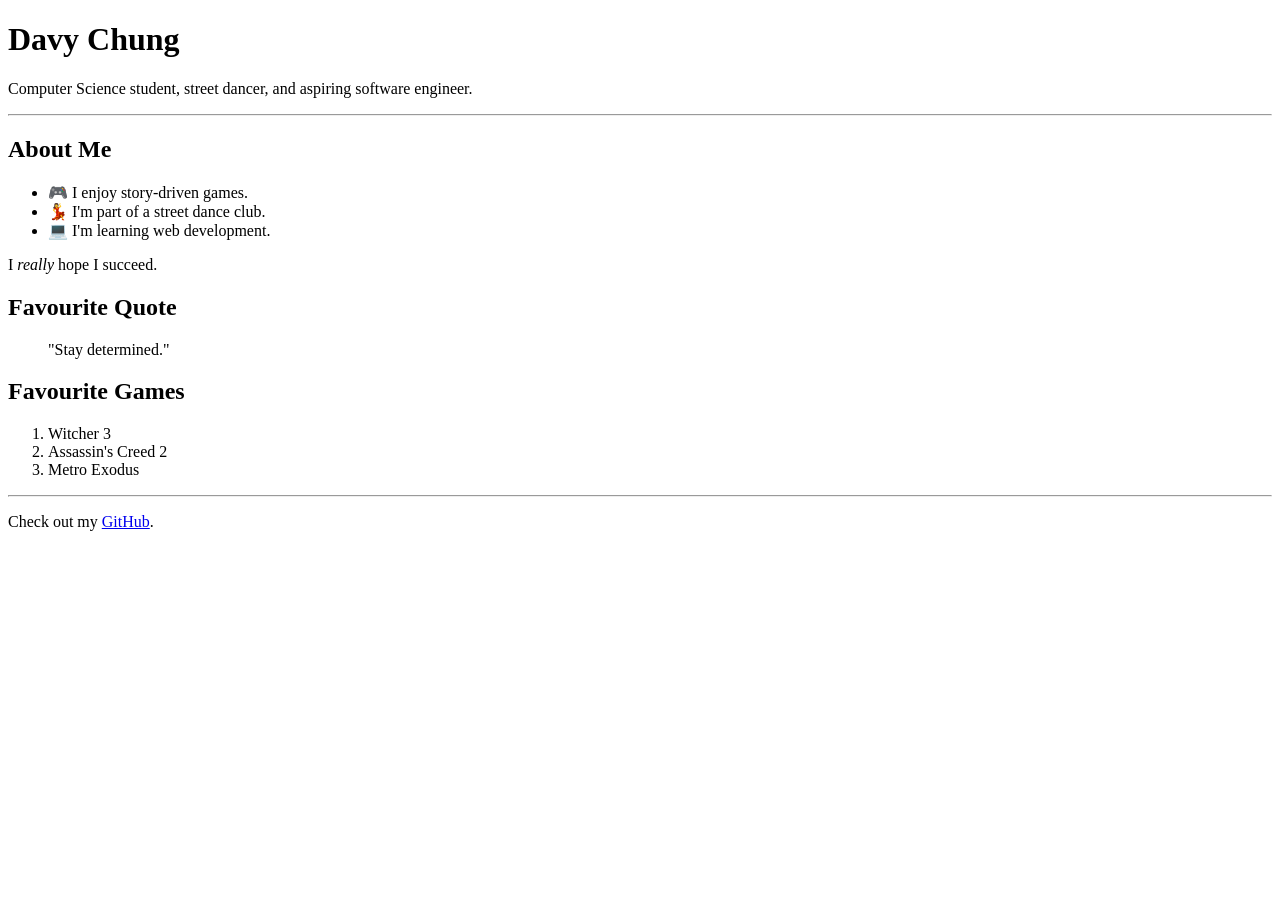
==== index.html @ f1371974 "Adding Git File Edit to Update Workflow Comments" ====
<!DOCTYPE html>
<html lang="en">
<head>
    <meta charset="UTF-8">
    <meta name="viewport" content="width=device-width, initial-scale=1.0">
    <title>Davy's First Website</title>
</head>
<body>
    <!-- Main Heading-->
    <h1>Davy Chung</h1>
    <!-- Paragraph -->
    <p>Computer Science student, street dancer, and aspiring software engineer.</p>

    <!-- Horizontal Line -->
    <hr>

    <!-- Section Heading -->
    <h2>About Me</h2>

    <!-- Unordered List -->
    <ul>
        <li>🎮 I enjoy story-driven games.</li>
        <li>💃 I'm part of a street dance club.</li>
        <li>💻 I'm learning web development.</li>
    </ul>

    <!-- Paragraph -->
    <p>I <em>really</em> hope I succeed.</p>
    
    <!-- Section Heading -->
    <h2>Favourite Quote</h2> 
    <!-- Blockquote -->
    <blockquote>
        "Stay determined."
    </blockquote>

    <!-- Section Heading -->
    <h2>Favourite Games</h2>
    <!-- Ordered List -->
    <ol>
        <li>Witcher 3</li>
        <li>Assassin's Creed 2</li>
        <li>Metro Exodus</li>
    </ol>

    <!-- Horizontal Line -->
    <hr>
    <!-- Paragraph -->
    <p>
        <!-- Link -->
        Check out my
        <a href="https://github.com/davychung">GitHub</a>.
</p>
</body>
</html>

<!-- Git File Change WorkFlow
    git status
    git add .
    git commit -m "Describe what changed"
    git push
-->

<!-- This is the start of a comment. Comments are not displayed on the page.
<h1>Main Heading</h1>
<h2>Section Heading</h2>
<h3>Subsection</h3>
<h4>Smaller Heading</h4>
<h5>Tiny Heading</h5>
<h6>Smallest Heading</h6>
<p>This is a paragraph.</p>
<strong>This text is bold.</strong> (Used more often for emphasis.)
<em>This text is italicized.</em> (used more often for emphasis.)
<b>This text is also bold.</b> (Note: <b> is not the same as <strong>.)
<i>This text is also italicized.</i> (Note: <i> is not the same as <em>.)
<br> This is a line break.
<hr> This is a horizontal rule. (Creates a divider)
<ul> (This is an bullet point list. "Unordered List")
    <li>Gaming</li>
    <li>Dance</li>
    <li>Programming</li>
</ul>
<ol> (This is a numbered list. "Ordered List")
    <li>Wake up</li>
    <li>Code</li>
    <li>Sleep</li>
</ol>
<a href="https://www.github.com/davychung"> (This is a Link)
    My GitHub
</a>
<img src="cat.jpg" alt="A cat"> (This is an image)
<button>Click Me</button> (This is a button)
<blockquote> (This is a quote)
    The best way to predict the future is build it.
</blockquote>
<code> (This is a code snippet)
    git commint
</code>
<div> (this is a container that groups related content together)
    <h2>About me</h2>
    <p>I like to play video games, dance, and code.</p>
</div>

This is the end of a comment.-->
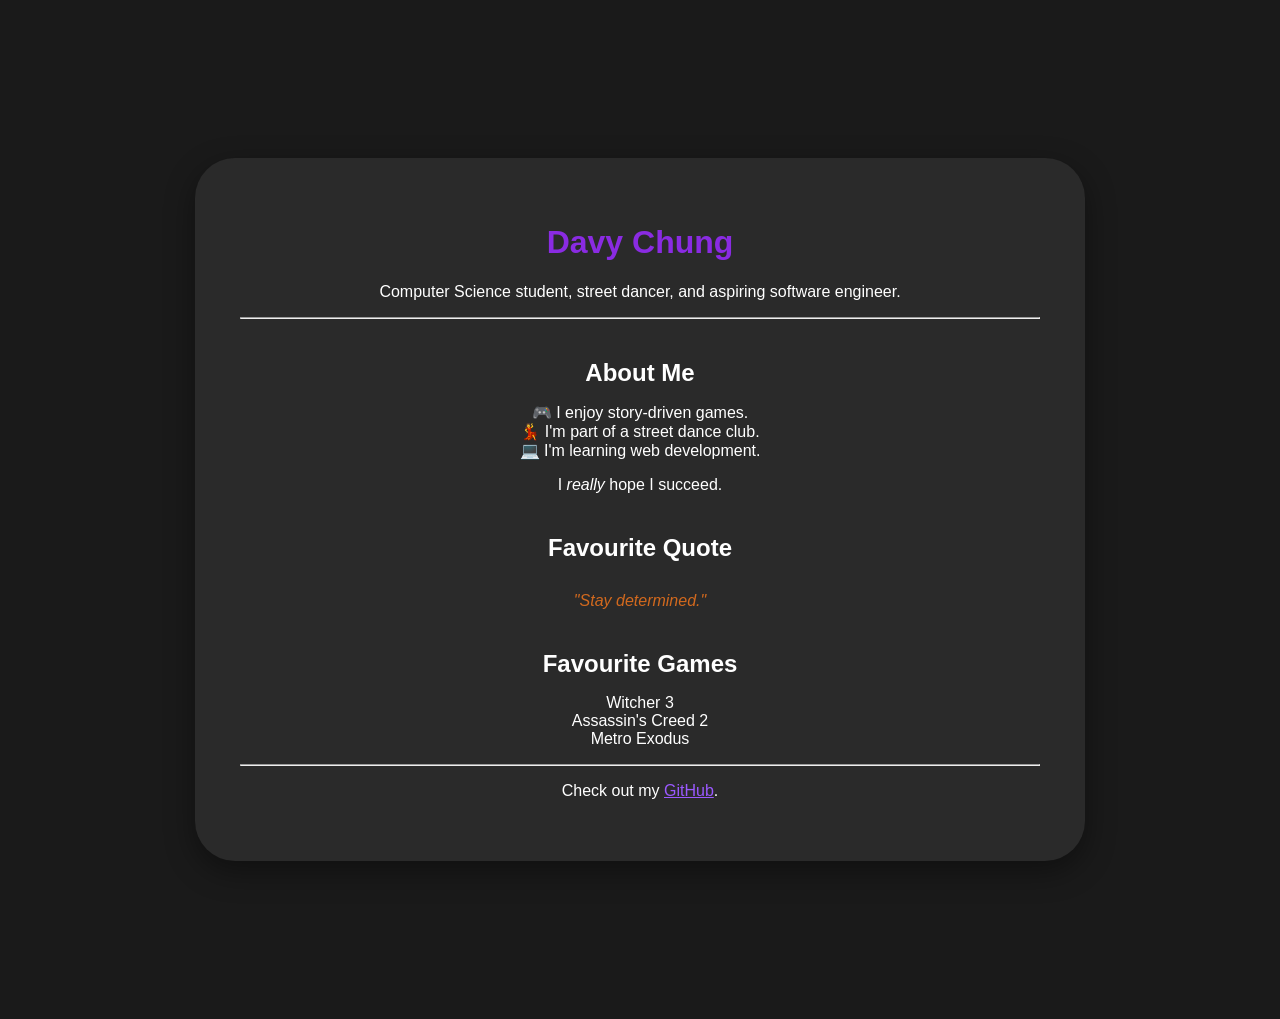
==== commit e9edbff4: "Style first webpage with CSS" ====
--- a/index.html
+++ b/index.html
@@ -4,8 +4,12 @@
     <meta charset="UTF-8">
     <meta name="viewport" content="width=device-width, initial-scale=1.0">
     <title>Davy's First Website</title>
+
+    <link rel="stylesheet" href="style.css">
 </head>
 <body>
+    <!-- Container -->
+    <div class="card">
     <!-- Main Heading-->
     <h1>Davy Chung</h1>
     <!-- Paragraph -->
@@ -51,6 +55,7 @@
         Check out my
         <a href="https://github.com/davychung">GitHub</a>.
 </p>
+</div>
 </body>
 </html>
 
--- a/style.css
+++ b/style.css
@@ -0,0 +1,46 @@
+body {
+    background-color: #1a1a1a;
+    color: white;
+    font-family: Arial, sans-serif;
+
+    text-align: center;
+    padding: 100px;
+}
+
+h1 {
+    color:blueviolet
+}
+
+blockquote {
+    font-style: italic;
+    color: chocolate;
+    margin: 30px 0;
+}
+
+.card {
+    background-color: #2a2a2a;
+    max-width: 800px;
+    margin: 50px auto;
+    padding: 45px;
+    border-radius: 40px;
+    box-shadow: 0 10px 30px rgba(0,0,0,0.4);
+}
+
+ul {
+    list-style: none;
+    padding: 0;
+}
+
+ol {
+    list-style: none;
+    padding: 0;
+}
+
+h2 {
+    margin-top: 40px;
+    margin-bottom: 15px;
+}
+
+a {
+    color: #9b59ff;
+}
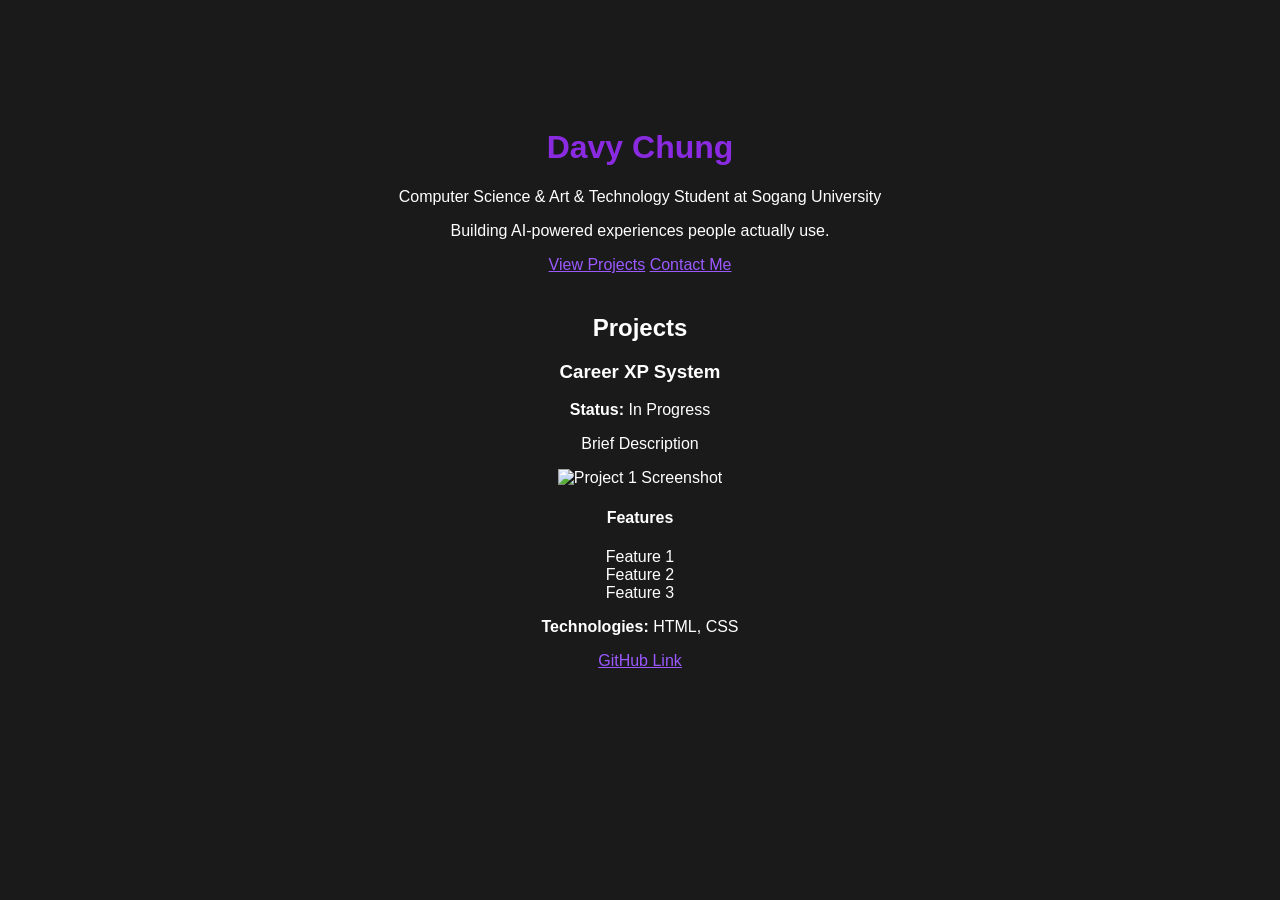
==== commit 2dd21f55: "Build Project Section Structure" ====
--- a/index.html
+++ b/index.html
@@ -1,63 +1,63 @@
 <!DOCTYPE html>
 <html lang="en">
+
 <head>
     <meta charset="UTF-8">
     <meta name="viewport" content="width=device-width, initial-scale=1.0">
-    <title>Davy's First Website</title>
+    <title>Davy Chung | Portfolio</title>
 
     <link rel="stylesheet" href="style.css">
 </head>
+
 <body>
-    <!-- Container -->
-    <div class="card">
-    <!-- Main Heading-->
-    <h1>Davy Chung</h1>
-    <!-- Paragraph -->
-    <p>Computer Science student, street dancer, and aspiring software engineer.</p>
+    <header>
+        <div class = "hero-content">
+            <h1>Davy Chung</h1>
 
-    <!-- Horizontal Line -->
-    <hr>
+            <p>
+                Computer Science & Art & Technology Student
+                at Sogang University
+            </p>
 
-    <!-- Section Heading -->
-    <h2>About Me</h2>
+            <p>
+                Building AI-powered experiences people actually use.
+            </p>
+            
+            <div class="hero-buttons">
+                <a href="#projects">View Projects</a>
+                <a href="#contact">Contact Me</a>
+            </div>
+        </div>
+    </header>
 
-    <!-- Unordered List -->
-    <ul>
-        <li>🎮 I enjoy story-driven games.</li>
-        <li>💃 I'm part of a street dance club.</li>
-        <li>💻 I'm learning web development.</li>
-    </ul>
+    <main>
+        <section id="projects">
+            <h2>Projects</h2>
+            
+            <article class="project-card">
+                <h3>Career XP System</h3>
+                <p><strong>Status:</strong> In Progress</p>
 
-    <!-- Paragraph -->
-    <p>I <em>really</em> hope I succeed.</p>
-    
-    <!-- Section Heading -->
-    <h2>Favourite Quote</h2> 
-    <!-- Blockquote -->
-    <blockquote>
-        "Stay determined."
-    </blockquote>
+                <p>Brief Description</p>
+                
+                <img src="project1.jpg" alt="Project 1 Screenshot">
 
-    <!-- Section Heading -->
-    <h2>Favourite Games</h2>
-    <!-- Ordered List -->
-    <ol>
-        <li>Witcher 3</li>
-        <li>Assassin's Creed 2</li>
-        <li>Metro Exodus</li>
-    </ol>
+                <h4>Features</h4>
+                <ul>
+                    <li>Feature 1</li>
+                    <li>Feature 2</li>
+                    <li>Feature 3</li>
+                </ul>
 
-    <!-- Horizontal Line -->
-    <hr>
-    <!-- Paragraph -->
-    <p>
-        <!-- Link -->
-        Check out my
-        <a href="https://github.com/davychung">GitHub</a>.
-</p>
-</div>
+                <p><strong>Technologies:</strong> HTML, CSS</p>
+
+                <a href="#">GitHub Link</a>
+
+            </article>
+        </section>
+    </main>
 </body>
-</html>
+
 
 <!-- Git File Change WorkFlow
     git status
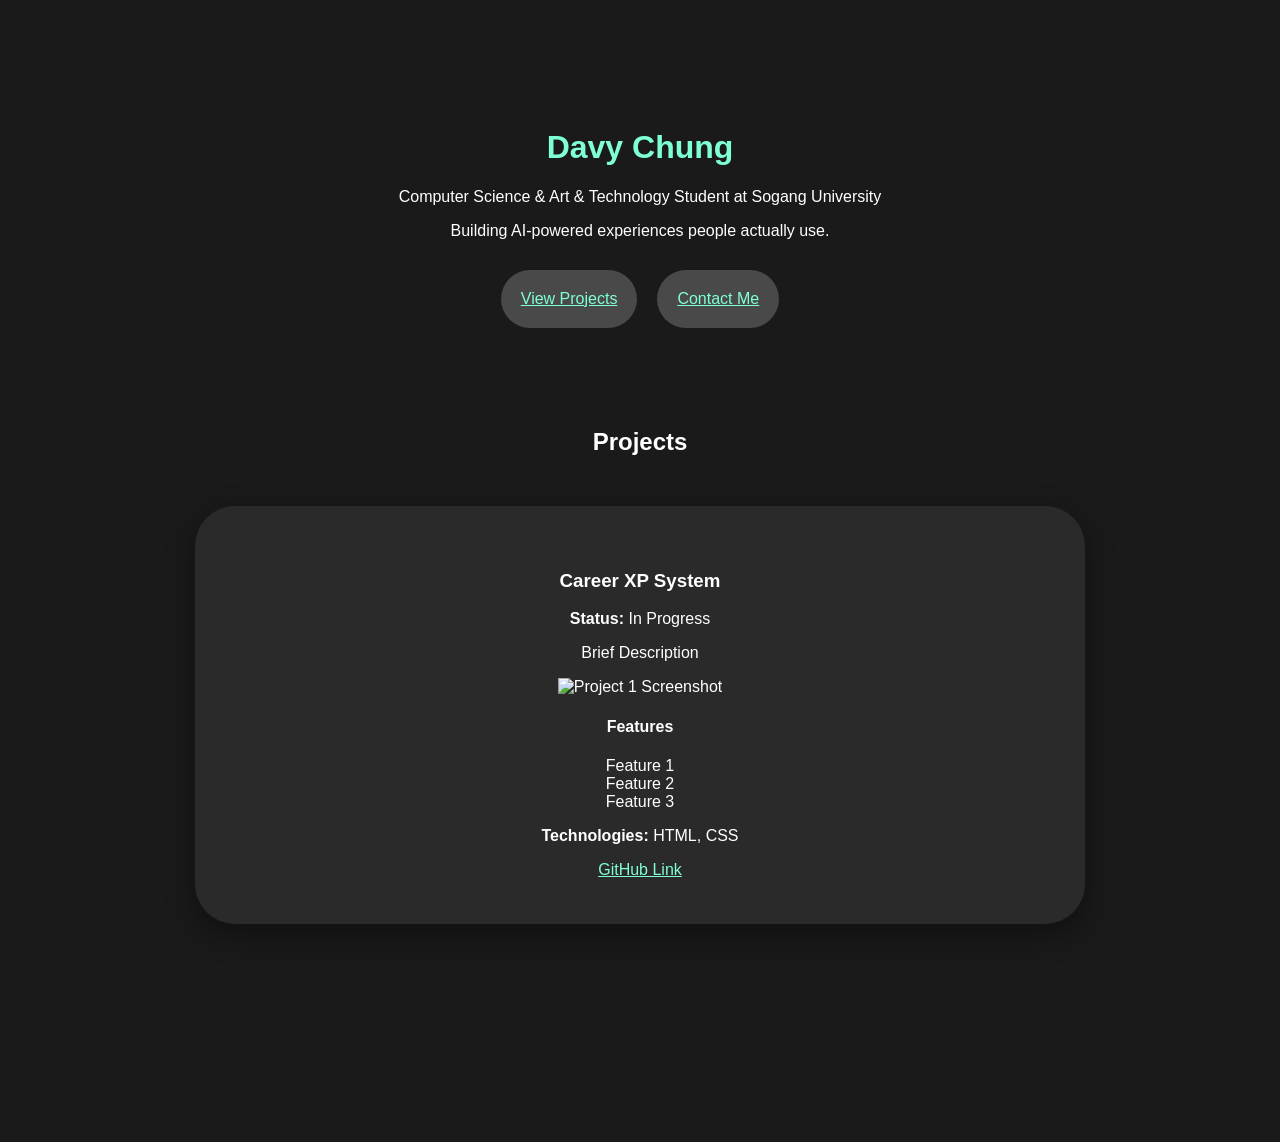
==== commit 90ba1ce5: "Learnt Flexbox and Global Color accenting" ====
--- a/index.html
+++ b/index.html
@@ -24,8 +24,8 @@
             </p>
             
             <div class="hero-buttons">
-                <a href="#projects">View Projects</a>
-                <a href="#contact">Contact Me</a>
+                <a class="button" href="#projects">View Projects</a>
+                <a class="button" href="#contact">Contact Me</a>
             </div>
         </div>
     </header>
--- a/style.css
+++ b/style.css
@@ -1,3 +1,7 @@
+:root{
+    --accent: aquamarine;
+}
+
 body {
     background-color: #1a1a1a;
     color: white;
@@ -7,23 +11,35 @@
     padding: 100px;
 }
 
+section{
+    padding:20px;
+    margin:40px;
+}
+
 h1 {
-    color:blueviolet
+    color: var(--accent);
 }
 
 blockquote {
     font-style: italic;
-    color: chocolate;
+    color: var(--accent);
     margin: 30px 0;
 }
 
-.card {
+.project-card {
     background-color: #2a2a2a;
     max-width: 800px;
     margin: 50px auto;
     padding: 45px;
     border-radius: 40px;
     box-shadow: 0 10px 30px rgba(0,0,0,0.4);
+}
+
+.hero-buttons {
+    display: flex;
+    justify-content: center;
+    gap: 20px;
+    margin-top: 30px;
 }
 
 ul {
@@ -42,5 +58,26 @@
 }
 
 a {
-    color: #9b59ff;
-}+    color:var(--accent);
+    padding: 20px;
+}
+
+.button {
+    color:var(--accent);
+    transition: background-color 0.3s;
+    background-color: #494949;
+    border-radius: 40px;
+
+}
+
+.button:hover {
+    background-color: var(--accent);
+    color: #494949;
+}
+
+/*
+Content -> What's inside
+Padding -> Space inside
+Border  -> Outline
+Margin -> Space outside
+*/
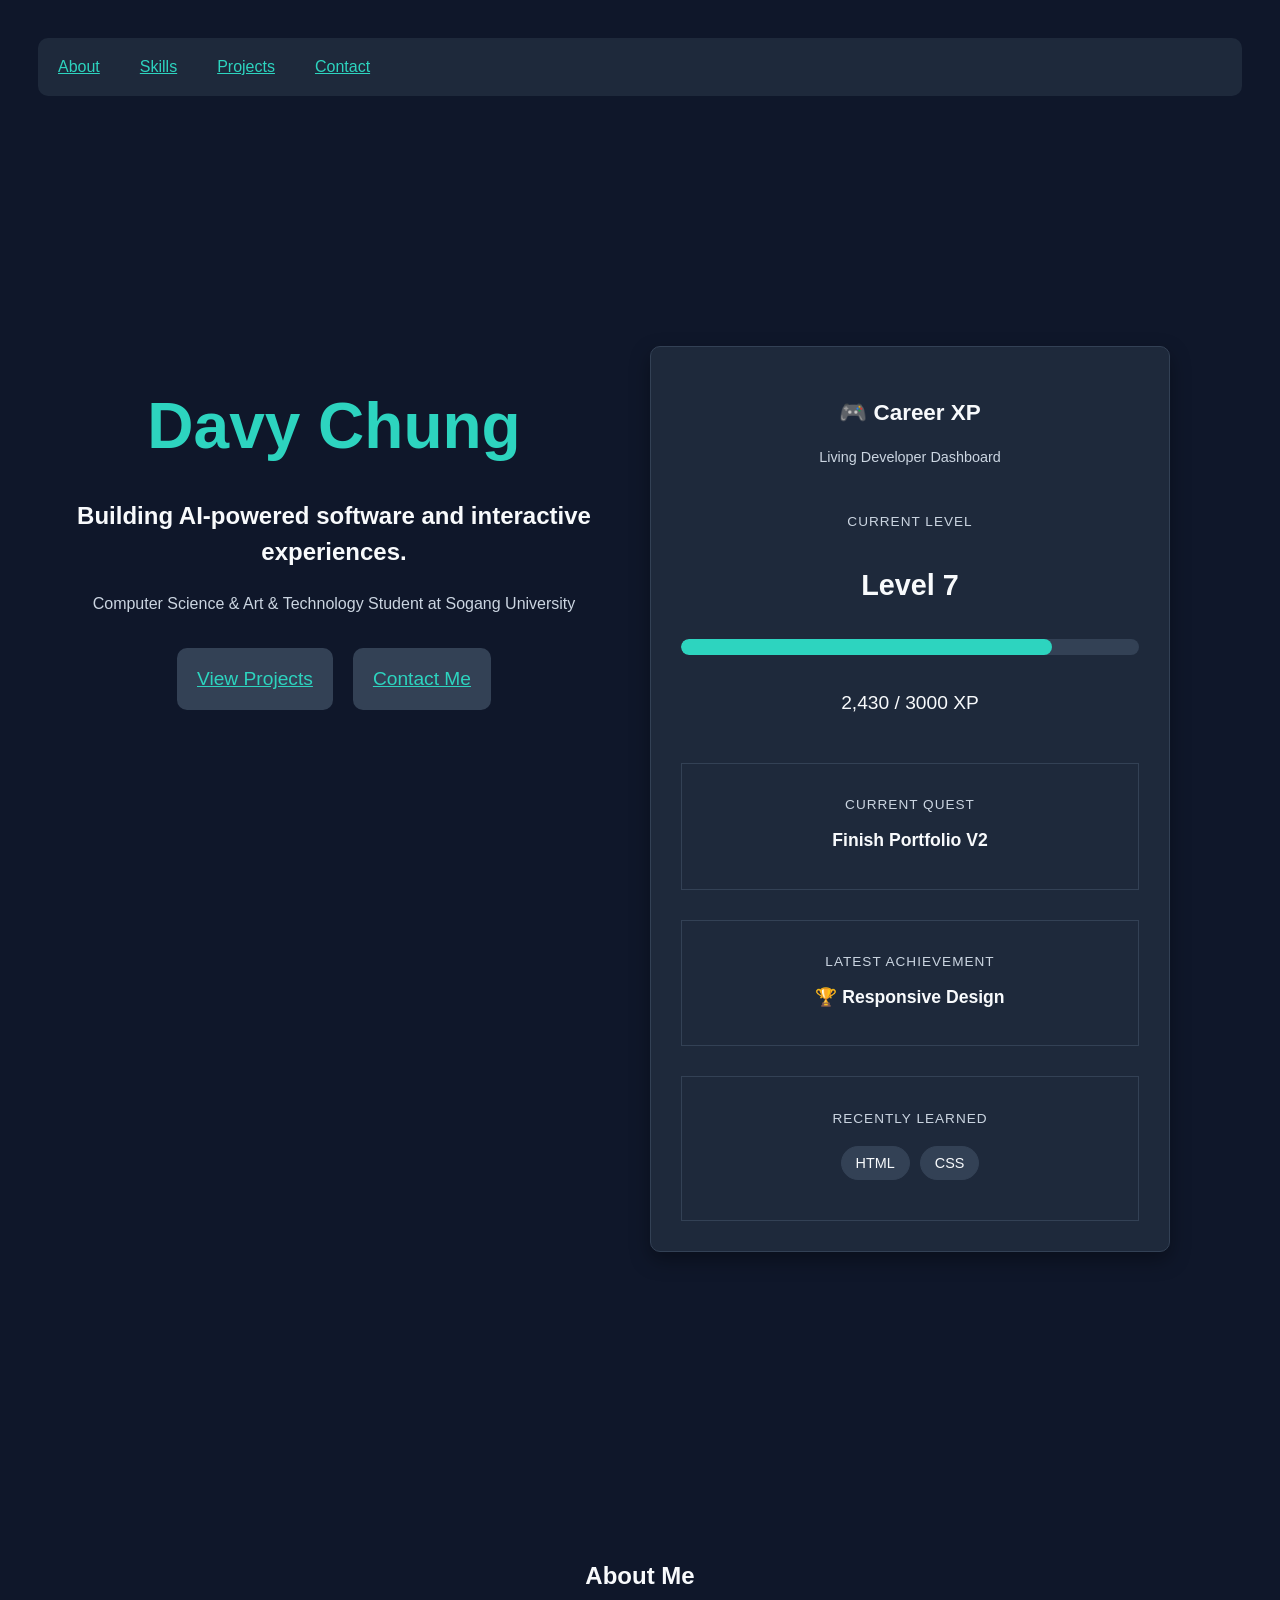
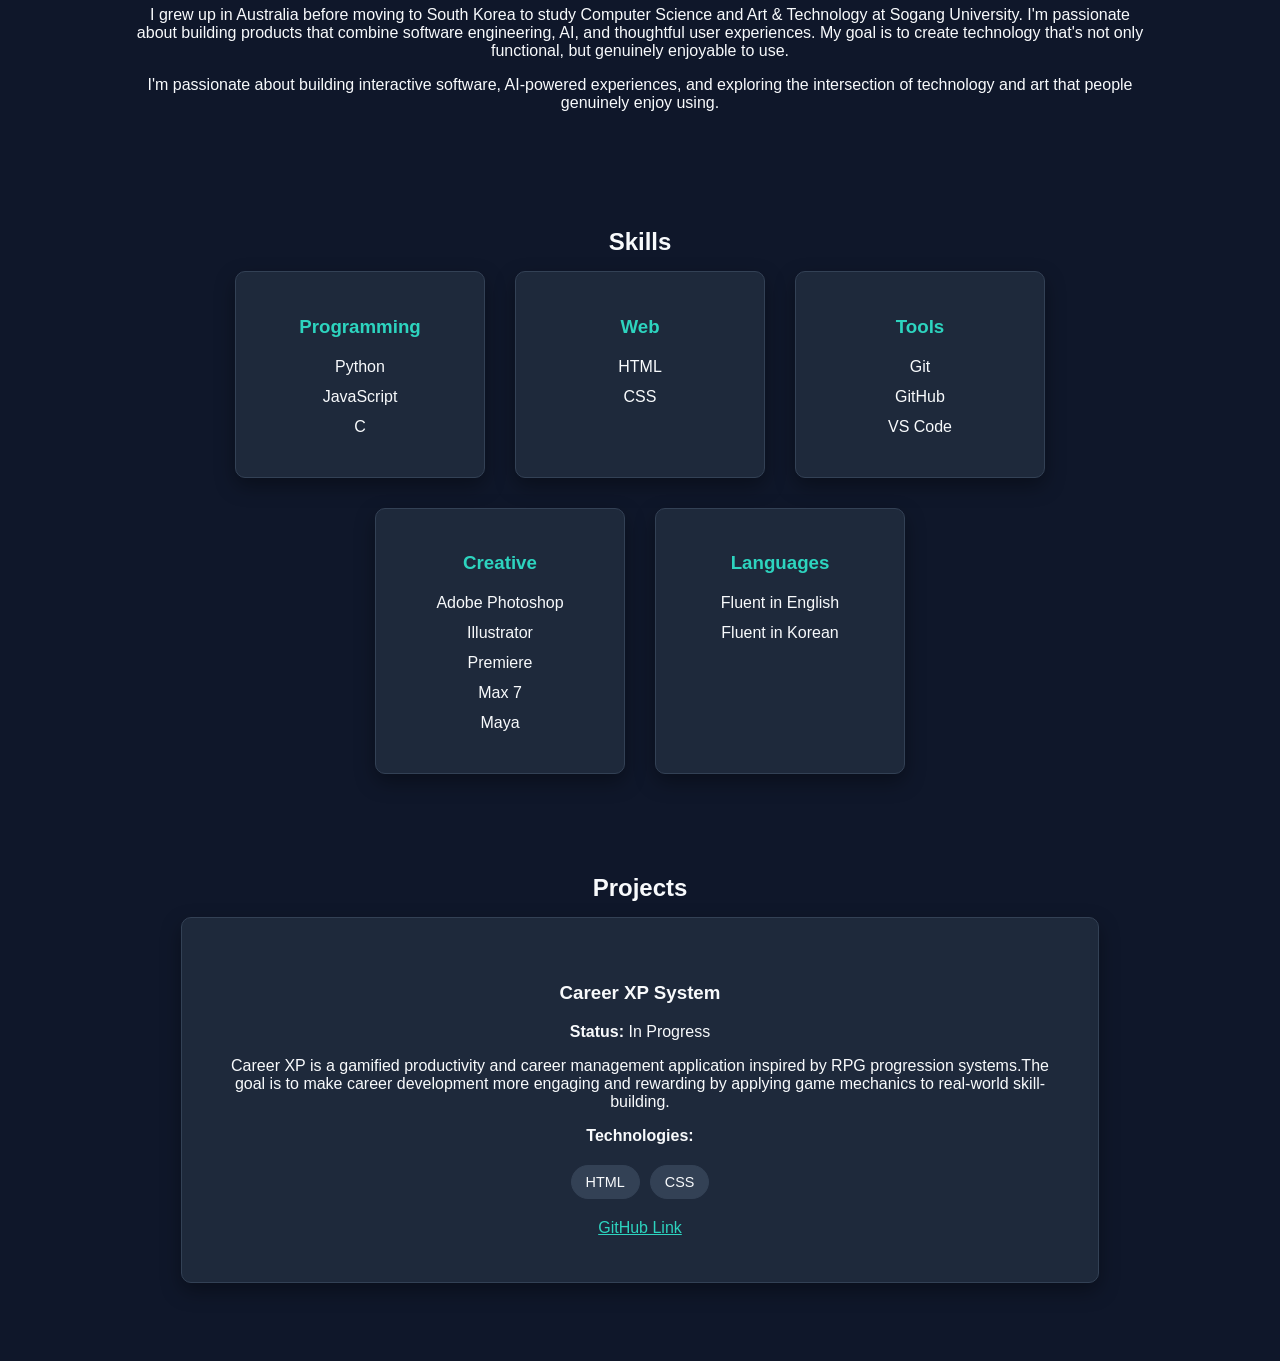
==== commit c63456bc: "Refactor portfolio hero and introduce Career XP dashboard" ====
--- a/index.html
+++ b/index.html
@@ -11,26 +11,188 @@
 
 <body>
     <header>
+        <nav>
+            <a href="#about">About</a>
+            <a href="#skills">Skills</a>
+            <a href="#projects">Projects</a>
+            <a href="#contact">Contact</a>
+        </nav>
+
         <div class = "hero-content">
-            <h1>Davy Chung</h1>
-
-            <p>
-                Computer Science & Art & Technology Student
-                at Sogang University
-            </p>
-
-            <p>
-                Building AI-powered experiences people actually use.
-            </p>
-            
-            <div class="hero-buttons">
-                <a class="button" href="#projects">View Projects</a>
-                <a class="button" href="#contact">Contact Me</a>
+            <div class = "hero-left">
+                <h1>Davy Chung</h1>
+                
+                <p class="hero-tagline">
+                    Building AI-powered software and interactive experiences.
+                </p>
+                
+                <p class="hero-subtitle">
+                    Computer Science & Art & Technology Student at Sogang University
+                </p>
+
+                <div class="hero-buttons">
+                    <a class="button" href="#projects">View Projects</a>
+                    <a class="button" href="#contact">Contact Me</a>
+                </div>
+            </div>
+            
+            <div class = "hero-right">
+                <div class="careerxp-preview">
+                    
+                    <h3>🎮 Career XP</h3>
+
+                    <p class="subtitle">
+                        Living Developer Dashboard
+                    </p>
+
+                    <!-- Level -->
+                    <div class="level-section">
+
+                        <p class="label">Current Level</p>
+
+                        <h2>Level 7</h2>
+
+                    </div>
+
+                    <!-- Progress Bar -->
+                    <div class="progress-bar">
+                        
+                        <div class="progress-fill"></div>
+                        
+                    </div>
+                    
+                    <p class="xp-text">
+                            2,430 / 3000 XP
+                    </p>
+
+                    <div class="dashboard-section">
+                        
+                        <!-- Current Quest -->
+                        <p class="label">
+                            Current Quest
+                        </p>
+
+                        <p class="value">
+                            Finish Portfolio V2
+                        </p>
+
+                    </div>
+
+                    <div class="dashboard-section">
+
+                        <!-- Achievement -->
+                        <p class="label">
+                            Latest Achievement
+                        </p>
+
+                        <p class="value">
+                            🏆 Responsive Design
+                        </p>
+                        
+                    </div>
+                    
+                    <div class="dashboard-section">
+
+                        <!-- Skill Chips -->
+                        <p class="label">
+                            Recently Learned
+                        </p>
+
+                        <div class="tech-stack">
+
+                            <span class="chip">HTML</span>
+
+                            <span class="chip">CSS</span>
+
+                        </div>
+
+                    </div>
+
+                </div>
             </div>
         </div>
+
     </header>
 
     <main>
+        <section id="about">
+            <h2>About Me</h2>
+            
+            <p>
+                I grew up in Australia before moving to South Korea to study Computer Science and Art & Technology at Sogang University. I'm passionate about building products that combine software engineering, AI, and thoughtful user experiences. My goal is to create technology that's not only functional, but genuinely enjoyable to use.
+            </p>
+
+            <p>
+                I'm passionate about building interactive software, AI-powered experiences, and exploring the intersection of technology and art that people genuinely enjoy using.
+            </p>
+        </section>
+
+        <section id="skills">
+            <h2>Skills</h2>
+            
+            <div class="skills-container">
+                <article class="skills-card">
+                    
+                    <h3>Programming</h3>
+                    
+                    <ul>
+                        <li>Python</li>
+                        <li>JavaScript</li>
+                        <li>C</li>
+                    </ul>
+                    
+                </article>
+                
+                <article class="skills-card">
+                    
+                    <h3>Web</h3>
+                    
+                    <ul>
+                        <li>HTML</li>
+                        <li>CSS</li>
+                    </ul>
+
+                </article>
+
+                <article class="skills-card">
+                    
+                    <h3>Tools</h3>
+                    
+                    <ul>
+                        <li>Git</li>
+                        <li>GitHub</li>
+                        <li>VS Code</li>
+                    </ul>
+
+                </article>
+
+                <article class="skills-card">
+                    
+                    <h3>Creative</h3>
+                    
+                    <ul>
+                        <li>Adobe Photoshop</li>
+                        <li>Illustrator</li>
+                        <li>Premiere</li>
+                        <li>Max 7</li>
+                        <li>Maya</li>
+                    </ul>
+
+                </article>
+
+                <article class="skills-card">
+                    
+                    <h3>Languages</h3>
+                    
+                    <ul>
+                        <li>Fluent in English</li>
+                        <li>Fluent in Korean</li>
+                    </ul>
+
+                </article>
+            </div>
+        </section>
+
         <section id="projects">
             <h2>Projects</h2>
             
@@ -38,18 +200,17 @@
                 <h3>Career XP System</h3>
                 <p><strong>Status:</strong> In Progress</p>
 
-                <p>Brief Description</p>
-                
-                <img src="project1.jpg" alt="Project 1 Screenshot">
-
-                <h4>Features</h4>
-                <ul>
-                    <li>Feature 1</li>
-                    <li>Feature 2</li>
-                    <li>Feature 3</li>
-                </ul>
-
-                <p><strong>Technologies:</strong> HTML, CSS</p>
+                <p>Career XP is a gamified productivity and career management application inspired by RPG progression systems.The goal is to make career development more engaging and rewarding by applying game mechanics to real-world skill-building.
+                </p>
+                
+
+                <strong>Technologies:</strong>
+                <p>
+                    <div class="tech-stack">
+                        <span class="chip">HTML</span>
+                        <span class="chip">CSS</span>
+                    </div>
+                </p>
 
                 <a href="#">GitHub Link</a>
 
--- a/style.css
+++ b/style.css
@@ -1,53 +1,291 @@
-:root{
-    --accent: aquamarine;
+:root {
+
+    /* Backgrounds */
+
+    --background: #0F172A;
+    --surface: #1E293B;
+    --surface-light: #334155;
+
+    /* Text */
+
+    --text: #F8FAFC;
+    --text-secondary: #CBD5E1;
+
+    /* Brand */
+
+    --primary: #2DD4BF;
+    --primary-hover: #14B8A6;
+
+    /* Status */
+
+    --success: #22C55E;
+    --warning: #F59E0B;
+
+    /* Shadows */
+
+    --shadow: rgba(0,0,0,.35);
+    --shadow-hover: rgba(255,255,255,.08);
+}
+
+* {
+    box-sizing: border-box;
+}
+
+main {
+    max-width: 1100px;
+    margin: 0 auto;
+}
+
+nav {
+    display: flex;
+    justify-content: left;
+    gap: 40px;
+    margin-bottom: 2cm;
+    position: sticky;
+    top: 0px;
+    background-color: var(--surface);
+    padding: 20px;
+    border-radius: 10px;
+}
+
+.hero-content{
+    margin: 250px 0;
+    font-size: 1.2em;
+    display: flex;
+    gap: 20px;
+}
+
+
+.hero-left {
+    flex: 1;
+}
+
+.hero-left h1 {
+    font-size: 4rem;
+    margin-bottom: 1ch;
+}
+
+.hero-tagline {
+    font-size: 1.5rem;
+    font-weight: 600;
+    line-height: 1.5;
+
+    max-width: 550px;
+
+    margin: 0 auto 25px;
+}
+
+.hero-subtitle {
+    color: var(--text-secondary);
+
+    font-size: 1rem;
+
+    margin-bottom: 35px;
+}
+
+.hero-right {
+    flex: 1;
+}
+
+.hero-buttons {
+    display: flex;
+    justify-content: center;
+    gap: 20px;
+    margin: 30px 0;
+}
+
+.careerxp-preview {
+    display: flex;
+
+    flex-direction: column;
+
+    gap: 10px;
+
+    background-color: var(--surface);
+    
+    border: 1px solid var(--surface-light);
+
+    border-radius: 10px;
+
+    padding: 30px;
+
+    box-shadow: 0 8px 20px var(--shadow);
+
+    width: 100%;
+
+    max-width: 520px;
+}
+
+.label {
+    color: var(--text-secondary);
+
+    font-size: .85rem;
+
+    text-transform: uppercase;
+
+    letter-spacing: 1px;
+}
+
+.value {
+    font-size: 1.1rem;
+
+    font-weight: 600;
+}
+
+.subtitle {
+    color: var(--text-secondary);
+
+    margin-top: -10px;
+
+    margin-bottom: 25px;
+
+    font-size: .9rem;
+}
+
+.progress-bar {
+    width: 100%;
+
+    height: 16px;
+
+    background-color: var(--surface-light);
+
+    border-radius: 999px;
+
+    overflow: hidden;
+
+    margin: 12px 0 8px;
+}
+
+.progress-fill {
+    transition: width 0.4s ease;
+    
+    width: 81%;
+
+    height: 100%;
+
+    background-color: var(--primary);
+
+    border-radius: inherit;
+}
+
+.dashboard-section {
+    border: 1px solid var(--surface-light);
+    padding: 20px;
+    margin-top: 20px;
 }
 
 body {
-    background-color: #1a1a1a;
-    color: white;
+    background-color: var(--background);
+    color: var(--text);
     font-family: Arial, sans-serif;
 
     text-align: center;
-    padding: 100px;
+    padding: 30px;
 }
 
 section{
     padding:20px;
-    margin:40px;
+    margin:20px;
 }
 
 h1 {
-    color: var(--accent);
+    color: var(--primary);
 }
 
 blockquote {
     font-style: italic;
-    color: var(--accent);
+    color: var(--primary);
     margin: 30px 0;
 }
 
+.skills-container {
+    display: flex;
+    justify-content: center;
+    flex-wrap: wrap;
+    gap: 30px;
+}
+
+.skills-card {
+    background-color: var(--surface);
+    width: 250px;
+    padding: 25px;
+    border-radius: 10px;
+    box-shadow: 0 8px 20px var(--shadow);
+    border: 1px solid var(--surface-light);
+    transition: 
+        transform .2s ease,
+        box-shadow .2s ease;
+}
+
+.skills-card h3{
+    color: var(--primary);
+    margin-bottom: 20px;
+}
+
+.skills-card li {
+    margin: 12px 0;
+}
+
 .project-card {
-    background-color: #2a2a2a;
-    max-width: 800px;
-    margin: 50px auto;
+    background-color: var(--surface);
+    width: 90%;
+    max-width: 1000px;
+    margin: 0px auto;
     padding: 45px;
-    border-radius: 40px;
-    box-shadow: 0 10px 30px rgba(0,0,0,0.4);
-}
-
-.hero-buttons {
+    border-radius: 10px;
+    box-shadow: 0 8px 20px var(--shadow);
+    border: 1px solid var(--surface-light);
+}
+
+.project-card img{
+    width:100%;
+    border-radius:10px;
+    margin: 20px 0;
+}
+
+.tech-stack {
     display: flex;
     justify-content: center;
-    gap: 20px;
-    margin-top: 30px;
-}
-
-ul {
-    list-style: none;
-    padding: 0;
-}
-
-ol {
+    gap: 10px;
+    margin: 20px 0;
+    flex-wrap: wrap;
+}
+
+.chip {
+    display: inline-block;
+
+    background-color: var(--surface-light);
+    border: 1px solid var(--surface-light);
+    border-radius: 999px;
+
+    padding: 8px 14px;
+
+    font-size: 0.9rem;
+}
+
+@media (max-width: 768px) {
+
+    body {
+        padding: 20px;
+    }
+
+    .hero-buttons {
+        flex-direction: column;
+        align-items: center;
+    }
+
+    .project-card {
+        padding: 20px;
+    }
+
+    section {
+        margin: 20px 0;
+        padding: 10px;
+    }
+
+}
+
+ul, ol {
     list-style: none;
     padding: 0;
 }
@@ -58,21 +296,26 @@
 }
 
 a {
-    color:var(--accent);
+    color:var(--primary);
+}
+
+.button {
+    color:var(--primary);
+    transition: background-color 0.3s;
+    background-color: var(--surface-light);
+    border-radius: 10px;
     padding: 20px;
-}
-
-.button {
-    color:var(--accent);
-    transition: background-color 0.3s;
-    background-color: #494949;
-    border-radius: 40px;
 
 }
 
 .button:hover {
-    background-color: var(--accent);
+    background-color: var(--primary);
     color: #494949;
+}
+
+.skills-card:hover {
+    box-shadow: 0 0px 10px var(--shadow-hover);
+    transform: translateY(-5px);
 }
 
 /*
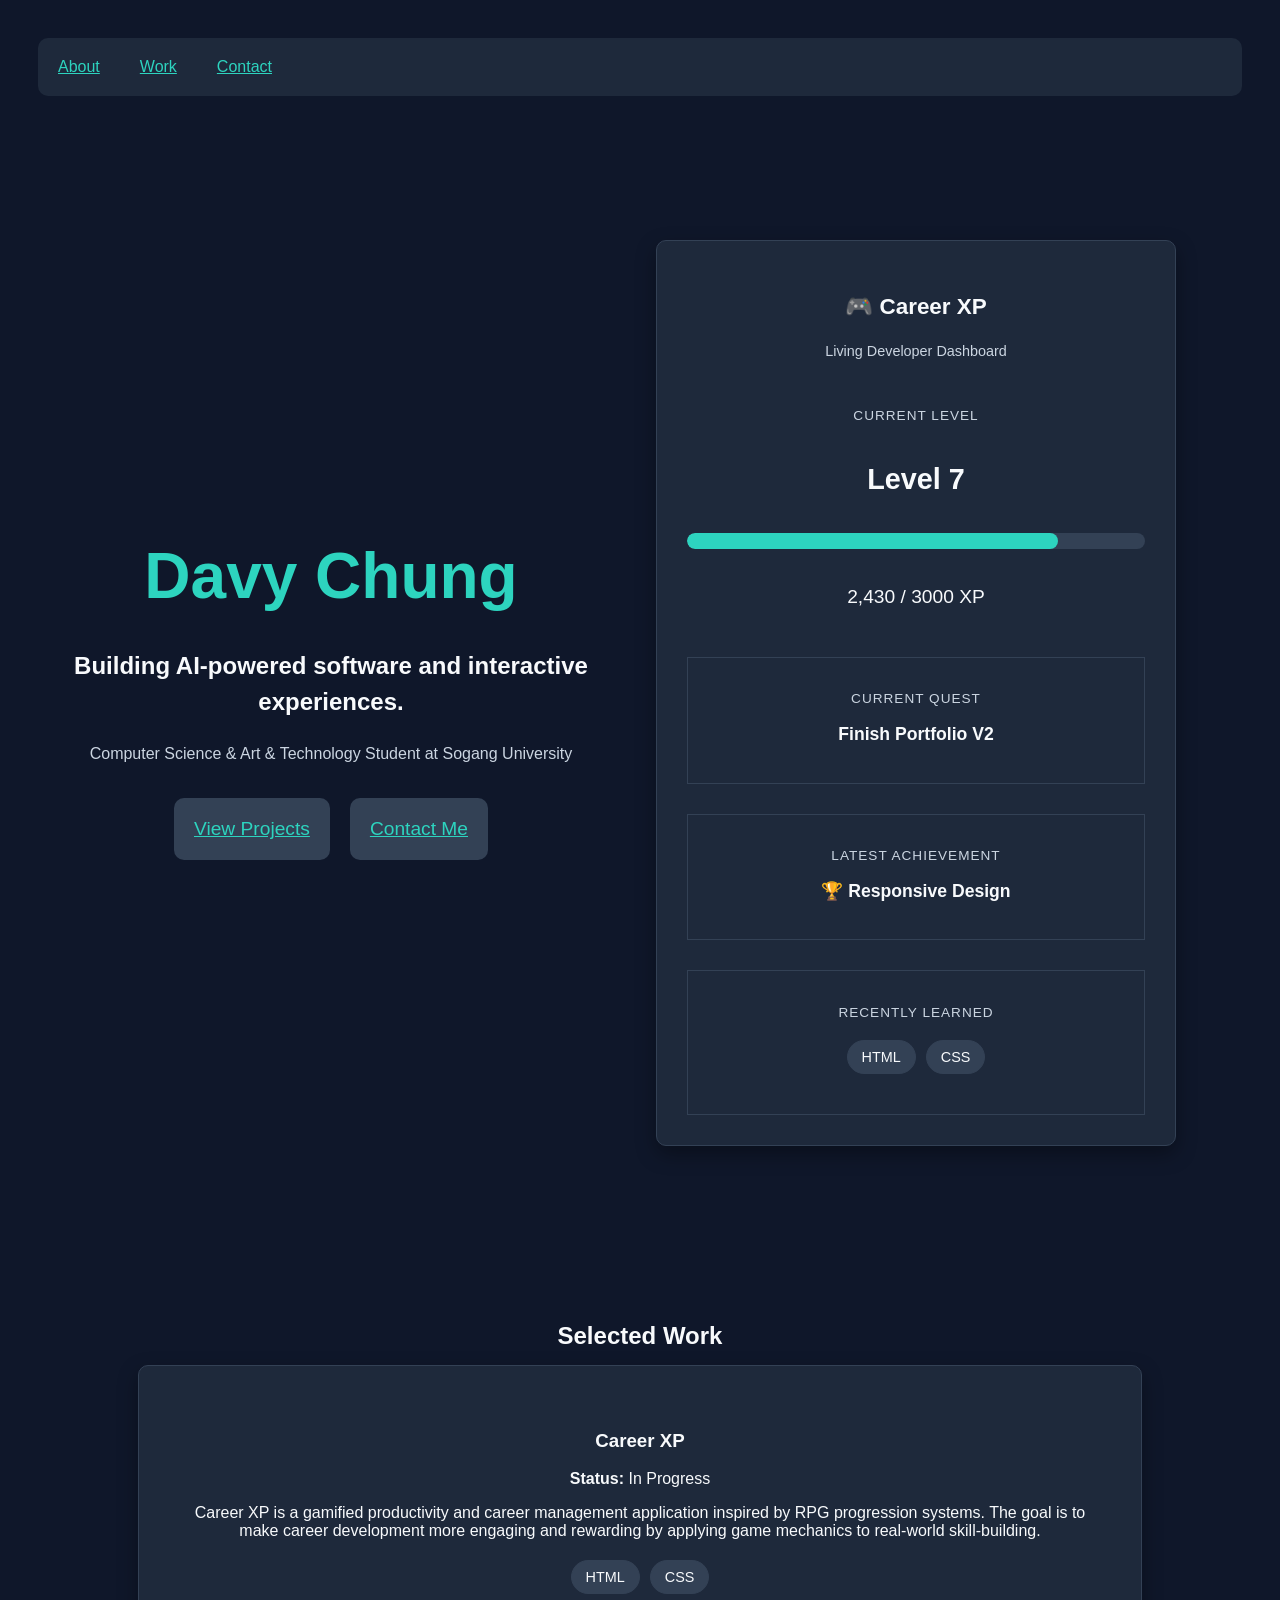
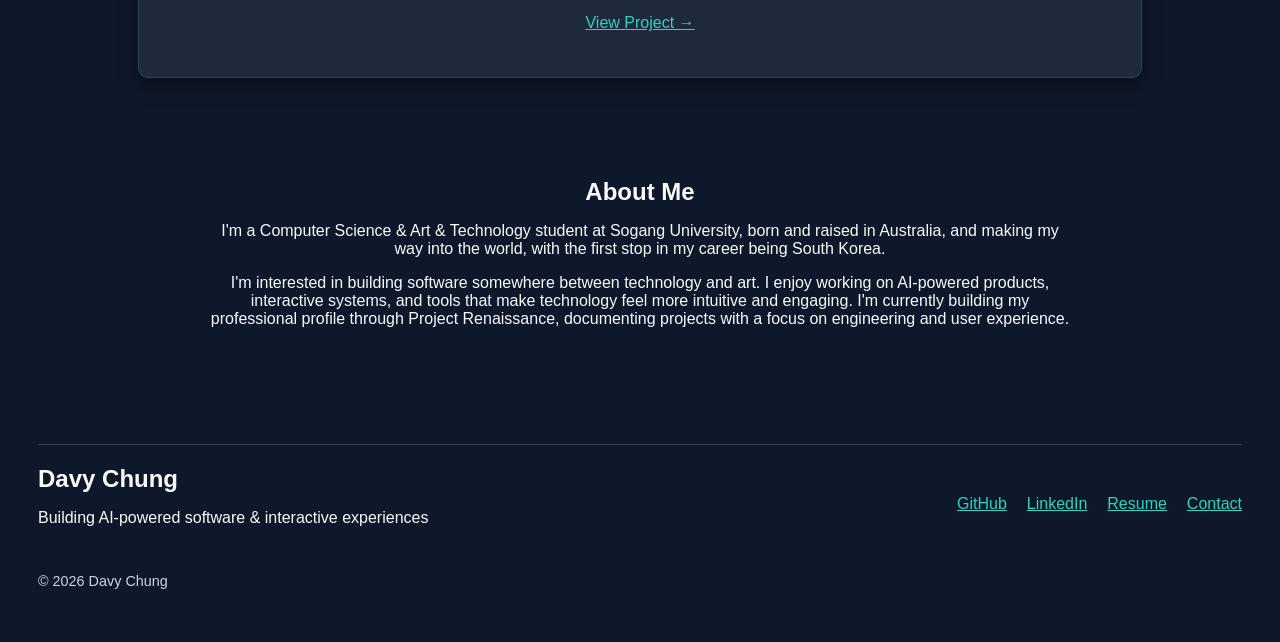
==== commit 8b50b2f4: "Build portfolio homepage structure" ====
--- a/index.html
+++ b/index.html
@@ -10,14 +10,13 @@
 </head>
 
 <body>
+    <nav>
+        <a href="#about">About</a>
+        <a href="#projects">Work</a>
+        <a href="#footer">Contact</a>
+    </nav>
+
     <header>
-        <nav>
-            <a href="#about">About</a>
-            <a href="#skills">Skills</a>
-            <a href="#projects">Projects</a>
-            <a href="#contact">Contact</a>
-        </nav>
-
         <div class = "hero-content">
             <div class = "hero-left">
                 <h1>Davy Chung</h1>
@@ -115,107 +114,138 @@
     </header>
 
     <main>
-        <section id="about">
-            <h2>About Me</h2>
+        <div class="container">
             
-            <p>
-                I grew up in Australia before moving to South Korea to study Computer Science and Art & Technology at Sogang University. I'm passionate about building products that combine software engineering, AI, and thoughtful user experiences. My goal is to create technology that's not only functional, but genuinely enjoyable to use.
-            </p>
-
-            <p>
-                I'm passionate about building interactive software, AI-powered experiences, and exploring the intersection of technology and art that people genuinely enjoy using.
-            </p>
-        </section>
-
-        <section id="skills">
-            <h2>Skills</h2>
+            <!-- <section id="skills">
+                <h2>Skills</h2>
+                
+                <div class="skills-container">
+                    <article class="skills-card">
+                        
+                        <h3>Programming</h3>
+                        
+                        <ul>
+                            <li>Python</li>
+                            <li>JavaScript</li>
+                            <li>C</li>
+                        </ul>
+                        
+                    </article>
+                    
+                    <article class="skills-card">
+                        
+                        <h3>Web</h3>
+                        
+                        <ul>
+                            <li>HTML</li>
+                            <li>CSS</li>
+                        </ul>
+                        
+                    </article>
+                    
+                    <article class="skills-card">
+                        
+                        <h3>Tools</h3>
+                        
+                        <ul>
+                            <li>Git</li>
+                            <li>GitHub</li>
+                            <li>VS Code</li>
+                        </ul>
+                        
+                    </article>
+                    
+                    <article class="skills-card">
+                        
+                        <h3>Creative</h3>
+                        
+                        <ul>
+                            <li>Adobe Photoshop</li>
+                            <li>Illustrator</li>
+                            <li>Premiere</li>
+                            <li>Max 7</li>
+                            <li>Maya</li>
+                        </ul>
+                        
+                    </article>
+                    
+                    <article class="skills-card">
+                        
+                        <h3>Languages</h3>
+                        
+                        <ul>
+                            <li>Fluent in English</li>
+                            <li>Fluent in Korean</li>
+                        </ul>
+                        
+                    </article>
+                </div>
+            </section> -->
             
-            <div class="skills-container">
-                <article class="skills-card">
-                    
-                    <h3>Programming</h3>
-                    
-                    <ul>
-                        <li>Python</li>
-                        <li>JavaScript</li>
-                        <li>C</li>
-                    </ul>
-                    
-                </article>
-                
-                <article class="skills-card">
-                    
-                    <h3>Web</h3>
-                    
-                    <ul>
-                        <li>HTML</li>
-                        <li>CSS</li>
-                    </ul>
-
-                </article>
-
-                <article class="skills-card">
-                    
-                    <h3>Tools</h3>
-                    
-                    <ul>
-                        <li>Git</li>
-                        <li>GitHub</li>
-                        <li>VS Code</li>
-                    </ul>
-
-                </article>
-
-                <article class="skills-card">
-                    
-                    <h3>Creative</h3>
-                    
-                    <ul>
-                        <li>Adobe Photoshop</li>
-                        <li>Illustrator</li>
-                        <li>Premiere</li>
-                        <li>Max 7</li>
-                        <li>Maya</li>
-                    </ul>
-
-                </article>
-
-                <article class="skills-card">
-                    
-                    <h3>Languages</h3>
-                    
-                    <ul>
-                        <li>Fluent in English</li>
-                        <li>Fluent in Korean</li>
-                    </ul>
-
-                </article>
+            <section id="projects">
+                <h2>Selected Work</h2>
+                
+                <div class="project-grid">
+                    <article class="project-card">
+                        <h3>Career XP</h3>
+                        <p><strong>Status:</strong> In Progress</p>
+                        
+                        <p>Career XP is a gamified productivity and career management application inspired by RPG progression systems. The goal is to make career development more engaging and rewarding by applying game mechanics to real-world skill-building.
+                        </p>
+                        
+                        <div class="tech-stack">
+                            <span class="chip">HTML</span>
+                            <span class="chip">CSS</span>
+                        </div>
+                        
+                        <a href="#">View Project →</a>
+                        
+                    </article>
+                </div>    
+            </section>
+
+            <section id="about">
+                <h2>About Me</h2>
+                
+                <p>
+                    I'm a Computer Science & Art & Technology student at Sogang University, 
+                    born and raised in Australia, and making my way into the world, 
+                    with the first stop in my career being South Korea.
+                </p>
+    
+                <p>
+                    I'm interested in building software somewhere between technology and art.
+                    I enjoy working on AI-powered products, interactive systems, and tools that
+                    make technology feel more intuitive and engaging. I'm currently building my
+                    professional profile through Project Renaissance, documenting projects with
+                    a focus on engineering and user experience.
+                </p>
+            </section>
+
+        </div>
+
+        <footer id="footer">
+            <div class="footer-content">
+
+                <div class="footer-brand">
+                    
+                    <h2>Davy Chung</h2>
+            
+                    <p>Building AI-powered software & interactive experiences</p>
+
+                </div>
+
+                <div class="footer-links">
+                    <a href="#">GitHub</a>
+                    <a href="#">LinkedIn</a>
+                    <a href="#">Resume</a>
+                    <a href="#">Contact</a>
+                </div>
+
             </div>
-        </section>
-
-        <section id="projects">
-            <h2>Projects</h2>
-            
-            <article class="project-card">
-                <h3>Career XP System</h3>
-                <p><strong>Status:</strong> In Progress</p>
-
-                <p>Career XP is a gamified productivity and career management application inspired by RPG progression systems.The goal is to make career development more engaging and rewarding by applying game mechanics to real-world skill-building.
-                </p>
-                
-
-                <strong>Technologies:</strong>
-                <p>
-                    <div class="tech-stack">
-                        <span class="chip">HTML</span>
-                        <span class="chip">CSS</span>
-                    </div>
-                </p>
-
-                <a href="#">GitHub Link</a>
-
-            </article>
-        </section>
+
+            <p>© 2026 Davy Chung</p>
+        </footer>
     </main>
 </body>
 
--- a/style.css
+++ b/style.css
@@ -31,28 +31,32 @@
     box-sizing: border-box;
 }
 
-main {
-    max-width: 1100px;
+.container {
+    width: 90%;
+    max-width: 1200px;
     margin: 0 auto;
 }
 
 nav {
     display: flex;
-    justify-content: left;
+    justify-content: flex-start;
     gap: 40px;
-    margin-bottom: 2cm;
+    margin-bottom: 3rem;
     position: sticky;
     top: 0px;
     background-color: var(--surface);
-    padding: 20px;
-    border-radius: 10px;
+    padding: 1.25rem;
+    border-radius: 10px;
+    z-index: 100;
 }
 
 .hero-content{
-    margin: 250px 0;
+    padding: 6rem 0;
     font-size: 1.2em;
     display: flex;
-    gap: 20px;
+    gap: 2rem;
+    align-items: center;
+    justify-content: center;
 }
 
 
@@ -228,9 +232,6 @@
 
 .project-card {
     background-color: var(--surface);
-    width: 90%;
-    max-width: 1000px;
-    margin: 0px auto;
     padding: 45px;
     border-radius: 10px;
     box-shadow: 0 8px 20px var(--shadow);
@@ -243,6 +244,12 @@
     margin: 20px 0;
 }
 
+.project-grid {
+    display: grid;
+    grid-template-columns: repeat(auto-fit, minmax(300px, 1fr));
+    gap: 20px;
+}
+
 .tech-stack {
     display: flex;
     justify-content: center;
@@ -269,6 +276,11 @@
         padding: 20px;
     }
 
+    .hero-content{
+        flex-direction: column;
+        text-align: center;
+    }
+
     .hero-buttons {
         flex-direction: column;
         align-items: center;
@@ -316,6 +328,39 @@
 .skills-card:hover {
     box-shadow: 0 0px 10px var(--shadow-hover);
     transform: translateY(-5px);
+}
+
+#about {
+    max-width: 900px;
+    margin: 0 auto;
+}
+
+footer {
+    margin-top: 80px;
+    padding-top: 20px;
+    text-align: left;
+    border-top: 1px solid var(--surface-light);
+}
+
+.footer-content {
+    display: flex;
+    justify-content: space-between;
+    align-items: center;
+}
+
+.footer-links {
+    display: flex;
+    gap: 20px;
+}
+
+footer > p {
+    margin-top: 30px;
+    color: var(--text-secondary);
+    font-size: 0.9rem;
+}
+
+.footer-brand h2 {
+    margin-top: 0;
 }
 
 /*
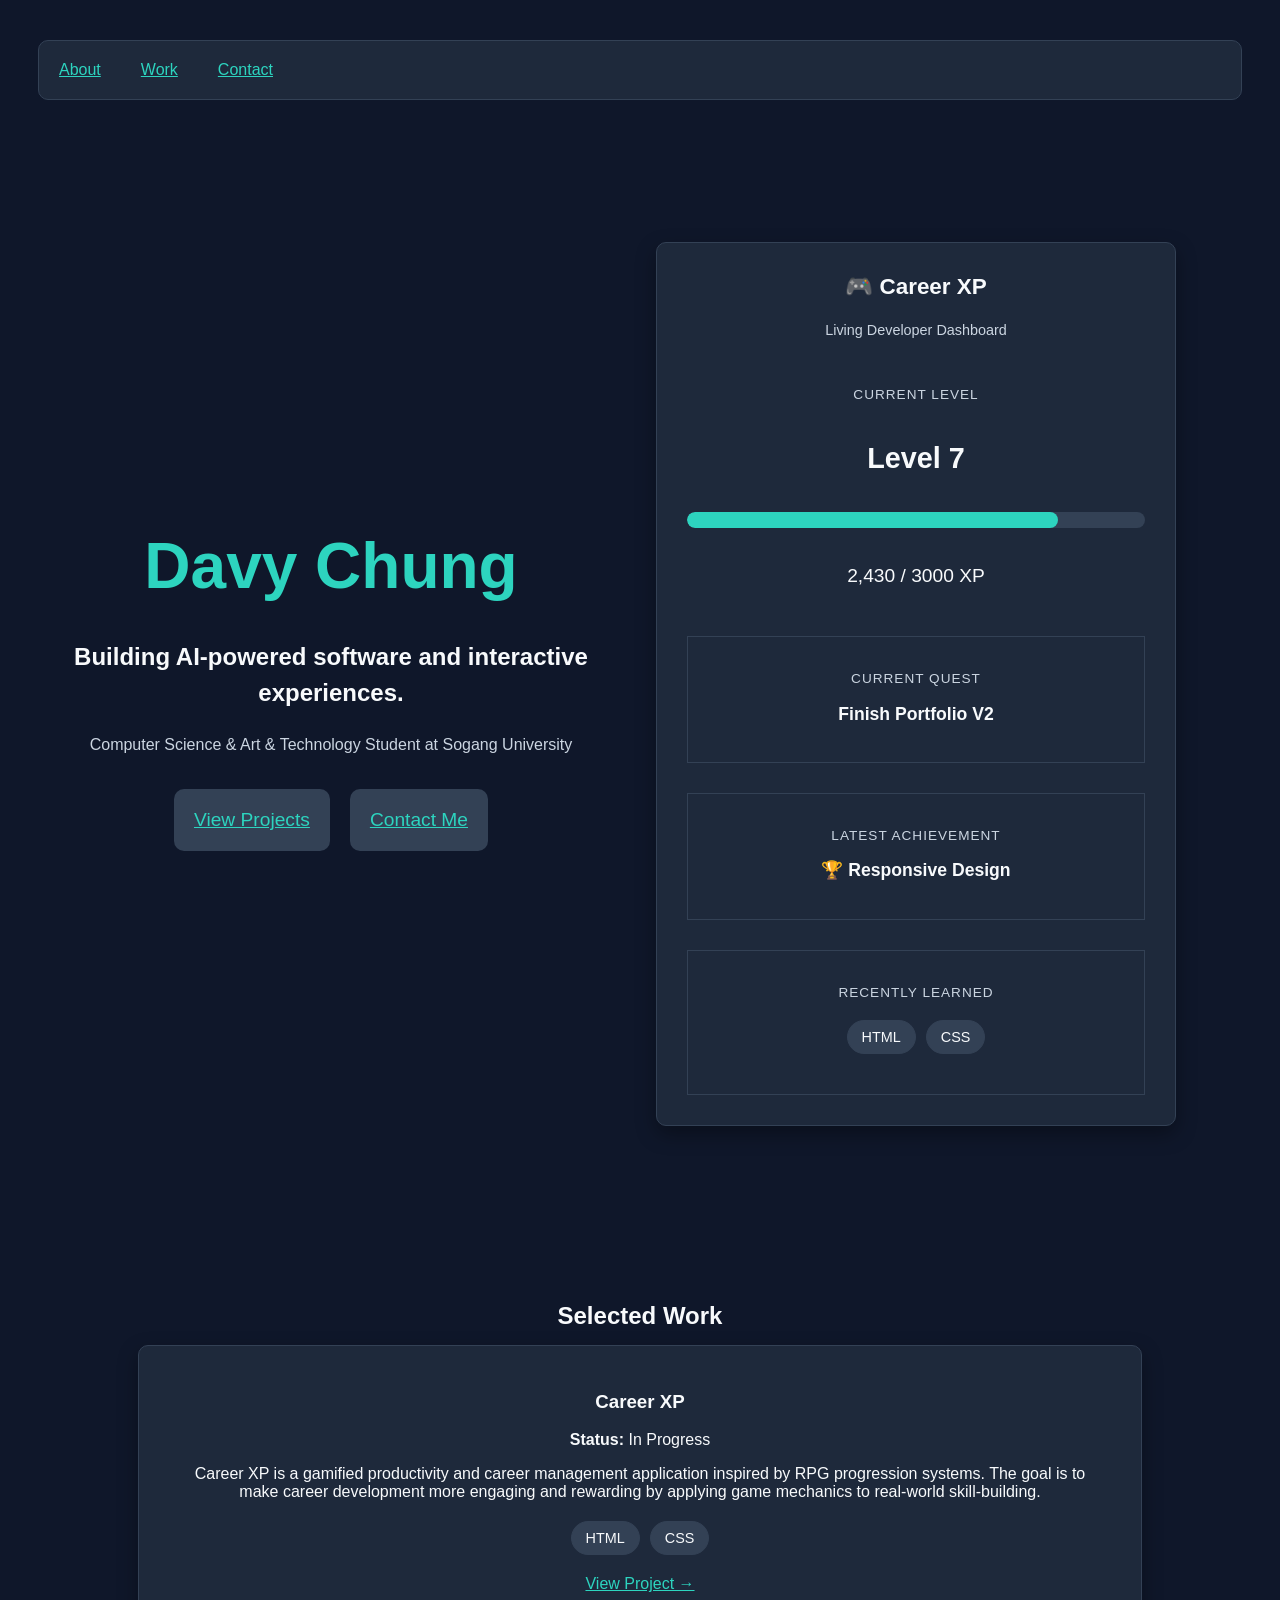
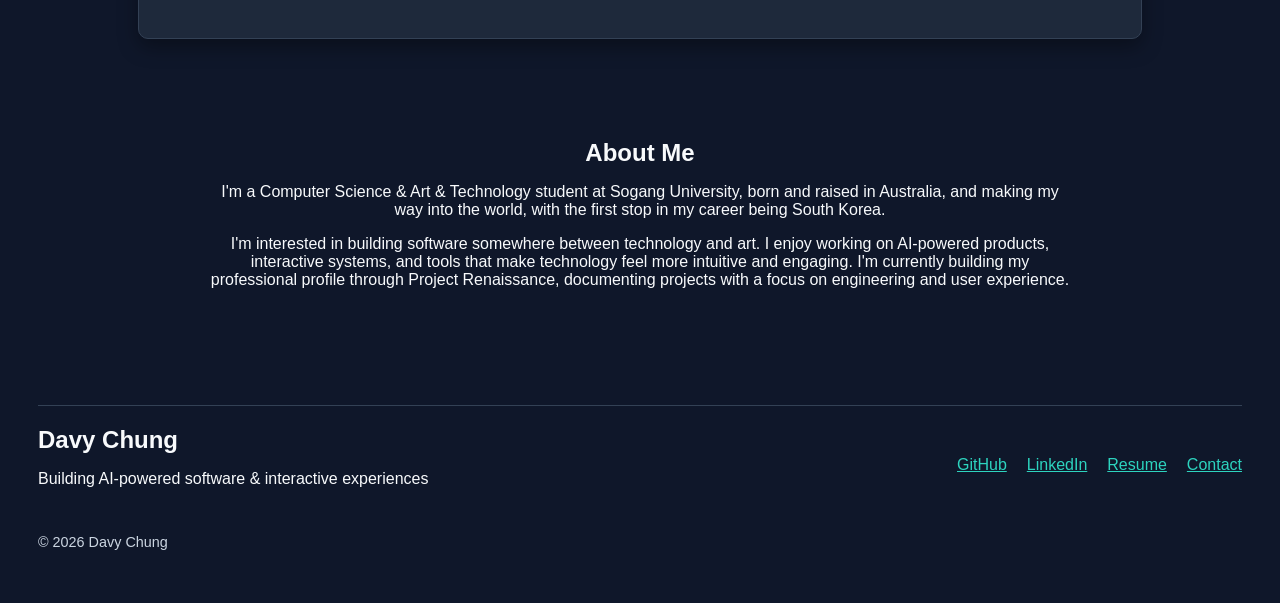
==== commit fd158281: "Build Career XP Deterministic Progression Prototype" ====
--- a/index.html
+++ b/index.html
@@ -198,7 +198,7 @@
                             <span class="chip">CSS</span>
                         </div>
                         
-                        <a href="#">View Project →</a>
+                        <a href="./projects/career-xp.html">View Project →</a>
                         
                     </article>
                 </div>    
--- a/style.css
+++ b/style.css
@@ -43,11 +43,12 @@
     gap: 40px;
     margin-bottom: 3rem;
     position: sticky;
-    top: 0px;
+    top: 40px;
     background-color: var(--surface);
     padding: 1.25rem;
     border-radius: 10px;
     z-index: 100;
+    border: 1px solid var(--surface-light);
 }
 
 .hero-content{
@@ -362,6 +363,66 @@
 .footer-brand h2 {
     margin-top: 0;
 }
+
+/* Project Page Specific Styles */
+
+.projectpage-header {
+    padding: 1.5rem 0 2rem;
+}
+
+.projectpage-header h1 {
+    font-size: 4rem;
+    margin-bottom: 10px;
+}
+
+.projectpage-header p {
+    color: var(--text-secondary);
+}
+
+.projectpage-section {
+    text-align: left;
+    background-color: var(--surface);
+    border: 1px solid var(--surface-light);
+    border-radius: 10px;
+    padding: 35px;
+    margin: 25px 0;
+    box-shadow: 0 8px 20px var(--shadow);
+}
+
+.projectpage-section h2, h3 {
+    margin-top: 0;
+}
+
+.projectpage-section p {
+    line-height: 1.6;
+}
+
+.dimension-row {
+    margin-bottom: 20px;
+}
+
+.dimension-label {
+    display: flex;
+    justify-content: space-between;
+    margin-bottom: 8px;
+}
+
+.dimension-bar {
+    width: 100%;
+    height: 12px;
+    background-color: var(--surface-light);
+    border-radius: 999px;
+    overflow: hidden;
+}
+
+.dimension-fill {
+    height: 100%;
+    width: 0%;
+    background-color: var(--primary);
+    border-radius: inherit;
+    transition: width 0.4s ease;
+}
+
 
 /*
 Content -> What's inside
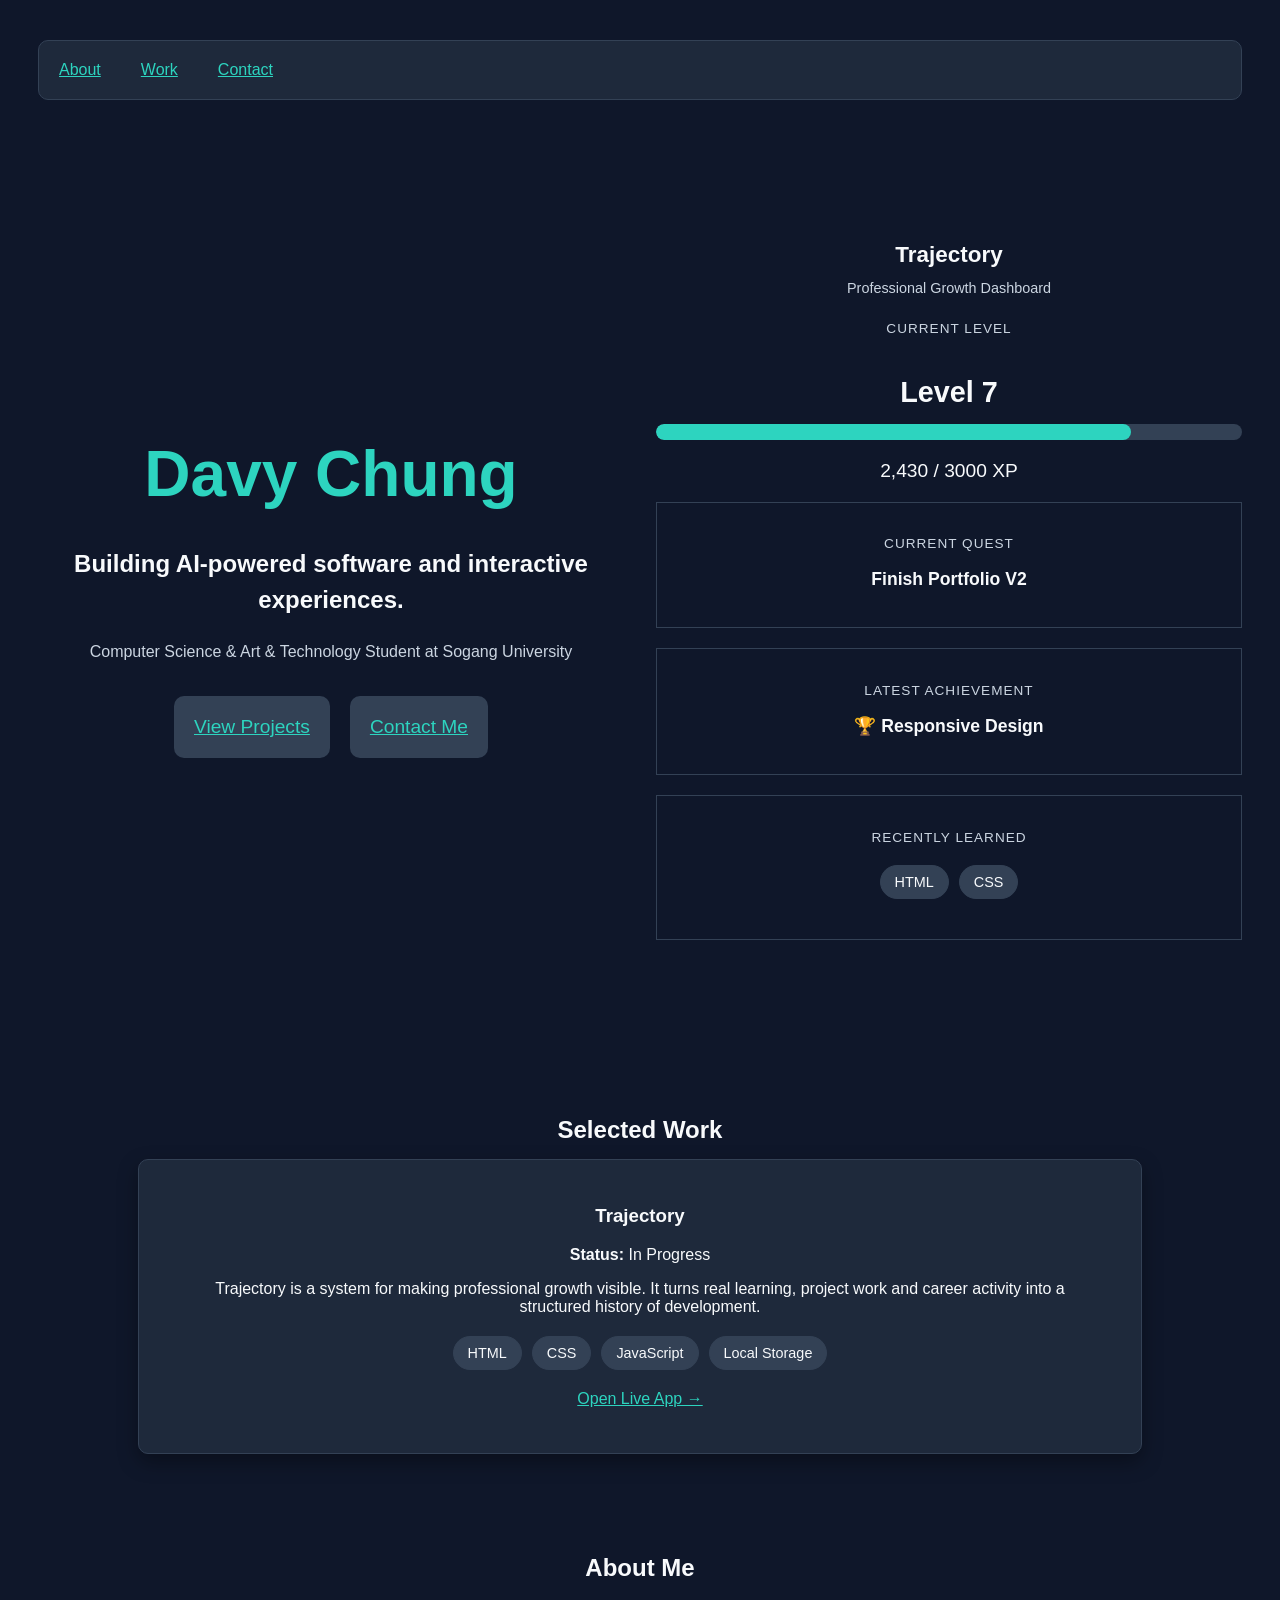
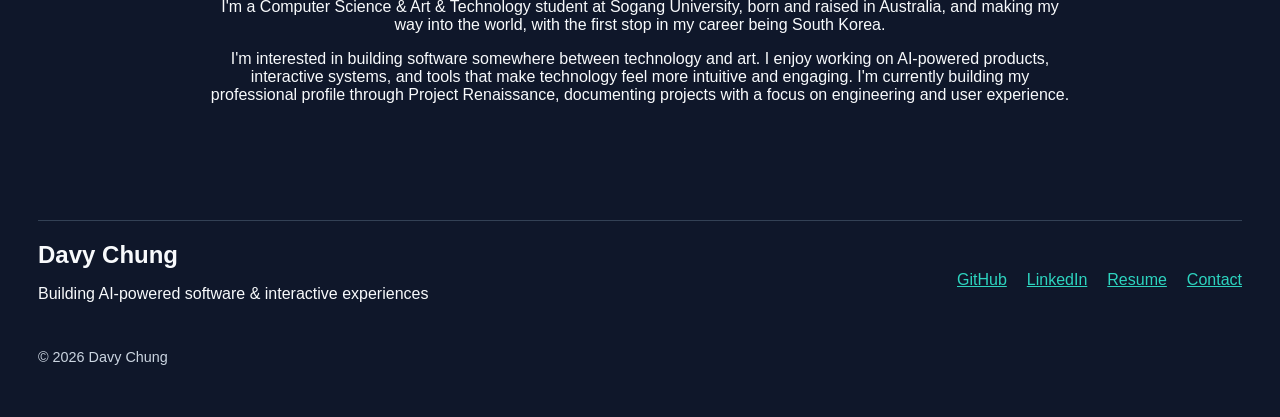
==== commit e987d375: "Link portfolio to standalone Trajectory app" ====
--- a/index.html
+++ b/index.html
@@ -36,12 +36,12 @@
             </div>
             
             <div class = "hero-right">
-                <div class="careerxp-preview">
-                    
-                    <h3>🎮 Career XP</h3>
+                <div class="trajectory-preview">
+                    
+                    <h3>Trajectory</h3>
 
                     <p class="subtitle">
-                        Living Developer Dashboard
+                        Professional Growth Dashboard
                     </p>
 
                     <!-- Level -->
@@ -185,23 +185,27 @@
             <section id="projects">
                 <h2>Selected Work</h2>
                 
-                <div class="project-grid">
-                    <article class="project-card">
-                        <h3>Career XP</h3>
-                        <p><strong>Status:</strong> In Progress</p>
-                        
-                        <p>Career XP is a gamified productivity and career management application inspired by RPG progression systems. The goal is to make career development more engaging and rewarding by applying game mechanics to real-world skill-building.
-                        </p>
-                        
-                        <div class="tech-stack">
-                            <span class="chip">HTML</span>
-                            <span class="chip">CSS</span>
-                        </div>
-                        
-                        <a href="./projects/career-xp.html">View Project →</a>
-                        
-                    </article>
-                </div>    
+                <article class="project-card">
+                    <h3>Trajectory</h3>
+                    <p><strong>Status:</strong> In Progress</p>
+
+                    <p>
+                        Trajectory is a system for making professional growth
+                        visible. It turns real learning, project work and career
+                        activity into a structured history of development.
+                    </p>
+
+                    <div class="tech-stack">
+                        <span class="chip">HTML</span>
+                        <span class="chip">CSS</span>
+                        <span class="chip">JavaScript</span>
+                        <span class="chip">Local Storage</span>
+                    </div>
+
+                    <a href="https://davychung.github.io/trajectory/">
+                        Open Live App →
+                    </a>
+                </article>
             </section>
 
             <section id="about">
